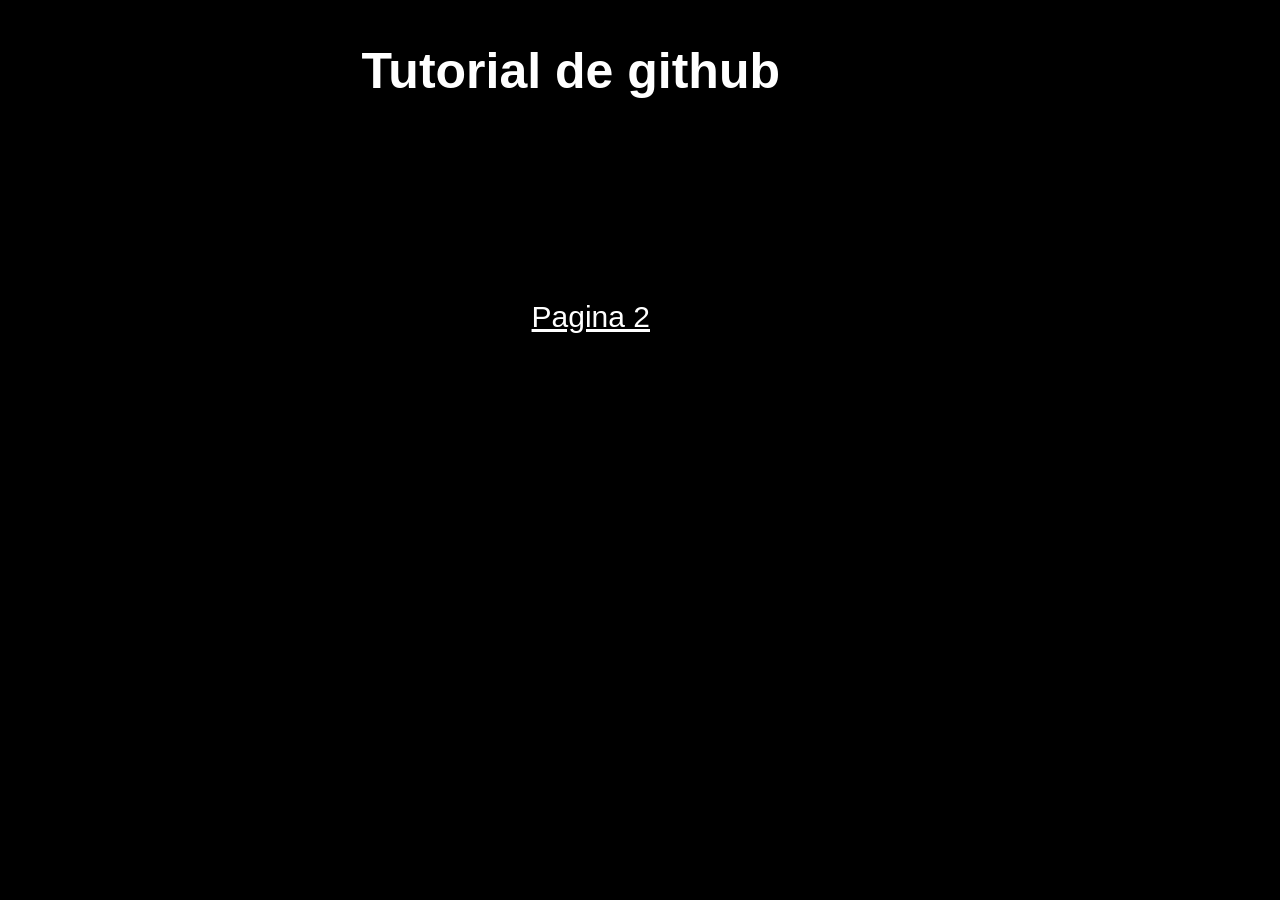
==== index.html @ bfdacfed "Add files via upload" ====
<!DOCTYPE html>
<html lang="en">
<head>
    <meta charset="UTF-8">
    <meta http-equiv="X-UA-Compatible" content="IE=edge">
    <meta name="viewport" content="width=device-width, initial-scale=1.0">
    <title>Document</title>
</head>


<style>
body{
    background-color: rgb(0, 0, 0);
}
p{
    font-family: Arial, Helvetica, sans-serif;
    font-size: 20px;
    color: white;
    
}
h1{
    font-family: Arial, Helvetica, sans-serif;
    font-size: 50px;
    color: white;
    position:absolute;
    right: 500px;
}
h3{
    font-family: Arial, Helvetica, sans-serif;
    font-size: 30px;
    color: white;
}
a{  
    font-family: Arial, Helvetica, sans-serif;
    font-size: 30px;
    color: white;
    position: absolute;
    top: 300px;
    right: 630px;
    
}

</style>


<body>
    <h1>Tutorial de github</h1>




    <a href="netflix.html">Pagina 2</a>

</body>
</html>
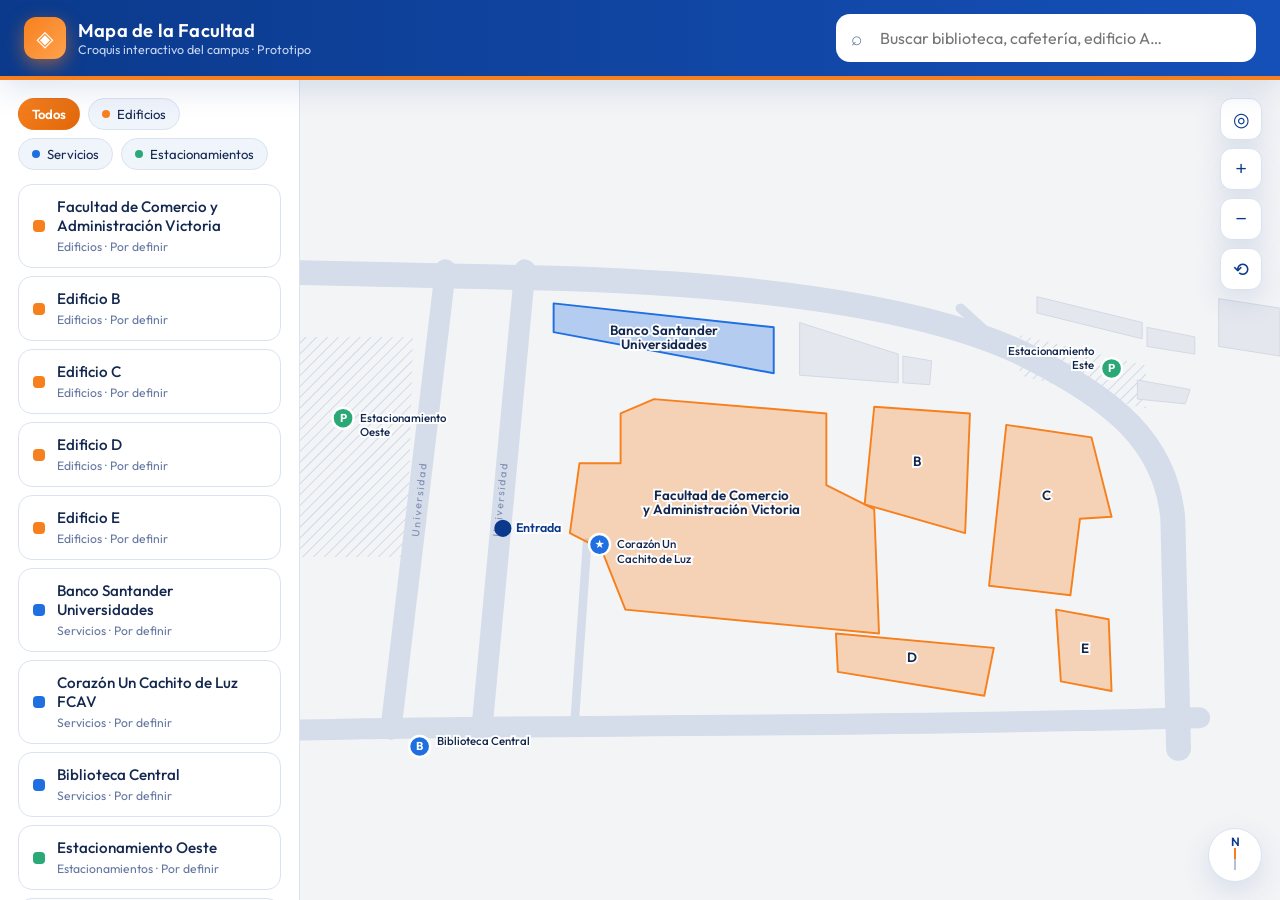
==== commit 670d7fc9: "Add files via upload" ====
--- a/index.html
+++ b/index.html
@@ -1,55 +1,76 @@
-<!DOCTYPE html>
-<html lang="en">
-<head>
-    <meta charset="UTF-8">
-    <meta http-equiv="X-UA-Compatible" content="IE=edge">
-    <meta name="viewport" content="width=device-width, initial-scale=1.0">
-    <title>Document</title>
-</head>
-
-
-<style>
-body{
-    background-color: rgb(0, 0, 0);
-}
-p{
-    font-family: Arial, Helvetica, sans-serif;
-    font-size: 20px;
-    color: white;
-    
-}
-h1{
-    font-family: Arial, Helvetica, sans-serif;
-    font-size: 50px;
-    color: white;
-    position:absolute;
-    right: 500px;
-}
-h3{
-    font-family: Arial, Helvetica, sans-serif;
-    font-size: 30px;
-    color: white;
-}
-a{  
-    font-family: Arial, Helvetica, sans-serif;
-    font-size: 30px;
-    color: white;
-    position: absolute;
-    top: 300px;
-    right: 630px;
-    
-}
-
-</style>
-
-
-<body>
-    <h1>Tutorial de github</h1>
-
-
-
-
-    <a href="netflix.html">Pagina 2</a>
-
-</body>
-</html>+<!DOCTYPE html>
+<html lang="es">
+<head>
+  <meta charset="UTF-8" />
+  <meta name="viewport" content="width=device-width, initial-scale=1.0, viewport-fit=cover" />
+  <meta name="theme-color" content="#0b3a8c" />
+  <meta name="mobile-web-app-capable" content="yes" />
+  <title>Mapa de la Facultad | Croquis interactivo del campus</title>
+  <meta name="description" content="Croquis interactivo de la facultad: encuentra la biblioteca, cafetería, edificios y servicios, y consulta cómo llegar." />
+  <link rel="preconnect" href="https://fonts.googleapis.com" />
+  <link rel="preconnect" href="https://fonts.gstatic.com" crossorigin />
+  <link href="https://fonts.googleapis.com/css2?family=Outfit:wght@400;500;600;700&display=swap" rel="stylesheet" />
+  <link rel="stylesheet" href="styles.css" />
+</head>
+<body>
+  <header class="topbar">
+    <div class="brand">
+      <span class="brand-logo">◈</span>
+      <div>
+        <h1>Mapa de la Facultad</h1>
+        <p>Croquis interactivo del campus · Prototipo</p>
+      </div>
+    </div>
+    <div class="search">
+      <span class="search-icon">⌕</span>
+      <input id="search-input" type="search" placeholder="Buscar biblioteca, cafetería, edificio A…" autocomplete="off" />
+      <ul id="search-results" class="search-results" hidden></ul>
+    </div>
+  </header>
+
+  <main class="layout">
+    <aside id="sidebar" class="sidebar" aria-label="Lista de lugares">
+      <div class="drawer-head">
+        <span class="drawer-grip" aria-hidden="true"></span>
+        <strong>Lugares</strong>
+        <button id="drawer-close" class="drawer-close" aria-label="Cerrar lista">×</button>
+      </div>
+      <div id="filters" class="filters" role="group" aria-label="Filtros por categoría"></div>
+      <ul id="place-list" class="place-list"></ul>
+    </aside>
+
+    <section class="map-wrap" aria-label="Mapa">
+      <svg id="map" viewBox="0 0 1024 580" preserveAspectRatio="xMidYMid meet" role="img" aria-label="Croquis de la facultad"></svg>
+
+      <div class="map-controls">
+        <button id="locate-btn" class="locate" aria-label="Mostrar mi ubicación" title="Mi ubicación">◎</button>
+        <button id="zoom-in" aria-label="Acercar">+</button>
+        <button id="zoom-out" aria-label="Alejar">−</button>
+        <button id="zoom-reset" aria-label="Restablecer vista">⟲</button>
+      </div>
+
+      <div class="compass" aria-hidden="true"><span>N</span><i></i></div>
+
+      <div id="toast" class="toast" role="status" hidden></div>
+
+      <article id="info-card" class="info-card" hidden>
+        <button id="info-close" class="info-close" aria-label="Cerrar">×</button>
+        <span id="info-tag" class="tag"></span>
+        <h2 id="info-name"></h2>
+        <p id="info-desc"></p>
+        <dl>
+          <div><dt>Horario</dt><dd id="info-hours"></dd></div>
+          <div><dt>Contiene</dt><dd id="info-includes"></dd></div>
+        </dl>
+        <button id="route-btn" class="primary">Cómo llegar desde la entrada</button>
+        <p id="route-note" class="route-note" hidden></p>
+      </article>
+
+      <button id="list-toggle" class="list-toggle" aria-expanded="false" aria-controls="sidebar">☰ Lugares</button>
+    </section>
+  </main>
+
+  <script src="data.js"></script>
+  <script src="app.js"></script>
+</body>
+</html>
--- a/styles.css
+++ b/styles.css
@@ -0,0 +1,892 @@
+:root {
+  --bg: #f4f7fc;
+  --surface: #ffffff;
+  --panel: #f0f4fb;
+  --panel-border: #dbe3f1;
+  --text: #14284f;
+  --muted: #6477a0;
+  --accent: #f7801e;
+  /* naranja UAT */
+  --accent-dark: #e0670a;
+  --accent-2: #d96a00;
+  --blue: #0b3a8c;
+  /* azul UAT */
+  --shadow: 0 10px 30px rgba(11, 58, 140, 0.12);
+}
+
+* {
+  box-sizing: border-box;
+  margin: 0;
+  padding: 0;
+}
+
+body {
+  font-family: "Outfit", system-ui, sans-serif;
+  color: var(--text);
+  background:
+    radial-gradient(900px 500px at 0% -10%, rgba(247, 128, 30, 0.12), transparent 60%),
+    radial-gradient(800px 500px at 100% 110%, rgba(11, 58, 140, 0.10), transparent 60%),
+    var(--bg);
+  height: 100vh;
+  display: flex;
+  flex-direction: column;
+  overflow: hidden;
+}
+
+/* ---------- Topbar ---------- */
+.topbar {
+  display: flex;
+  align-items: center;
+  justify-content: space-between;
+  gap: 24px;
+  padding: 14px 24px;
+  background: linear-gradient(90deg, #0b3a8c, #1550b8);
+  border-bottom: 4px solid var(--accent);
+  box-shadow: var(--shadow);
+  color: #fff;
+  z-index: 10;
+}
+
+.brand {
+  display: flex;
+  align-items: center;
+  gap: 12px;
+}
+
+.brand-logo {
+  width: 42px;
+  height: 42px;
+  display: grid;
+  place-items: center;
+  font-size: 22px;
+  border-radius: 12px;
+  color: #fff;
+  background: linear-gradient(135deg, var(--accent), #ffa24d);
+  box-shadow: 0 6px 18px rgba(247, 128, 30, 0.5);
+}
+
+.brand h1 {
+  font-size: 1.15rem;
+  font-weight: 600;
+  letter-spacing: 0.2px;
+}
+
+.brand p {
+  font-size: 0.78rem;
+  color: #c6d6f5;
+}
+
+.search {
+  position: relative;
+  width: min(420px, 50%);
+}
+
+.search input {
+  width: 100%;
+  padding: 12px 16px 12px 42px;
+  border-radius: 14px;
+  border: 2px solid transparent;
+  background: #fff;
+  color: var(--text);
+  font: inherit;
+  outline: none;
+  transition: all 0.2s;
+}
+
+.search input:focus {
+  border-color: var(--accent);
+  box-shadow: 0 0 0 4px rgba(247, 128, 30, 0.25);
+}
+
+.search-icon {
+  position: absolute;
+  left: 15px;
+  top: 50%;
+  transform: translateY(-52%);
+  font-size: 1.2rem;
+  color: var(--muted);
+}
+
+.search-results {
+  position: absolute;
+  top: calc(100% + 8px);
+  left: 0;
+  right: 0;
+  list-style: none;
+  background: #fff;
+  border: 1px solid var(--panel-border);
+  border-radius: 14px;
+  color: var(--text);
+  overflow: hidden;
+  box-shadow: var(--shadow);
+}
+
+.search-results li {
+  padding: 11px 16px;
+  cursor: pointer;
+  display: flex;
+  justify-content: space-between;
+  font-size: 0.92rem;
+}
+
+.search-results li:hover {
+  background: #fff1e3;
+}
+
+.search-results small {
+  color: var(--muted);
+}
+
+/* ---------- Layout ---------- */
+.layout {
+  flex: 1;
+  display: flex;
+  min-height: 0;
+}
+
+.sidebar {
+  width: 300px;
+  padding: 18px;
+  display: flex;
+  flex-direction: column;
+  gap: 14px;
+  border-right: 1px solid var(--panel-border);
+  background: var(--surface);
+  overflow-y: auto;
+}
+
+.filters {
+  display: flex;
+  flex-wrap: wrap;
+  gap: 8px;
+}
+
+.chip {
+  padding: 7px 13px;
+  border-radius: 999px;
+  font: inherit;
+  font-size: 0.82rem;
+  border: 1px solid var(--panel-border);
+  background: var(--panel);
+  color: var(--text);
+  cursor: pointer;
+  transition: all 0.2s;
+  display: inline-flex;
+  align-items: center;
+  gap: 7px;
+}
+
+.chip i {
+  width: 8px;
+  height: 8px;
+  border-radius: 50%;
+  display: block;
+}
+
+.chip:hover {
+  transform: translateY(-1px);
+  border-color: var(--accent);
+}
+
+.chip.active {
+  background: linear-gradient(135deg, var(--accent), var(--accent-dark));
+  border-color: transparent;
+  color: #fff;
+  font-weight: 600;
+}
+
+.place-list {
+  list-style: none;
+  display: flex;
+  flex-direction: column;
+  gap: 8px;
+}
+
+.place-item {
+  display: flex;
+  align-items: center;
+  gap: 12px;
+  padding: 12px 14px;
+  border-radius: 14px;
+  border: 1px solid var(--panel-border);
+  background: var(--surface);
+  cursor: pointer;
+  transition: all 0.2s;
+}
+
+.place-item:hover {
+  transform: translateX(4px);
+  border-color: var(--accent);
+  box-shadow: var(--shadow);
+}
+
+.place-item.active {
+  background: #fff1e3;
+  border-color: var(--accent);
+}
+
+.place-dot {
+  width: 12px;
+  height: 12px;
+  border-radius: 4px;
+  flex-shrink: 0;
+}
+
+.place-item strong {
+  display: block;
+  font-weight: 500;
+  font-size: 0.95rem;
+}
+
+.place-item span {
+  font-size: 0.76rem;
+  color: var(--muted);
+}
+
+/* ---------- Map ---------- */
+.map-wrap {
+  position: relative;
+  flex: 1;
+  min-width: 0;
+  overflow: hidden;
+}
+
+#map {
+  width: 100%;
+  height: 100%;
+  cursor: grab;
+  touch-action: none;
+}
+
+#map.dragging {
+  cursor: grabbing;
+}
+
+.ground {
+  fill: #f3f4f6;
+}
+
+.road {
+  fill: none;
+  stroke: #d5dcea;
+  stroke-linecap: round;
+  stroke-linejoin: round;
+}
+
+.road-name {
+  fill: #7d8db0;
+  font-size: 11px;
+  letter-spacing: 2px;
+  text-anchor: middle;
+  pointer-events: none;
+}
+
+.parking-zone {
+  opacity: 1;
+}
+
+.hatch-line {
+  stroke: #cfd8ea;
+  stroke-width: 2;
+}
+
+.bg-building {
+  fill: #e4e7ee;
+  stroke: #d3d8e3;
+  stroke-width: 1;
+}
+
+.building {
+  cursor: pointer;
+  transition: opacity 0.2s;
+}
+
+.building .shape {
+  stroke-width: 2;
+  stroke-linejoin: round;
+  fill-opacity: 0.3;
+  transition: all 0.2s;
+}
+
+.building .pin {
+  fill-opacity: 1;
+  stroke: #fff;
+  stroke-width: 2.5;
+}
+
+.building:hover .shape,
+.building.active .shape {
+  fill-opacity: 0.6;
+  filter: drop-shadow(0 4px 10px var(--c));
+}
+
+.building.dim {
+  opacity: 0.25;
+}
+
+.building .lbl {
+  fill: var(--text);
+  font-size: 14px;
+  font-weight: 600;
+  pointer-events: none;
+  paint-order: stroke;
+  stroke: rgba(255, 255, 255, 0.95);
+  stroke-width: 4px;
+}
+
+.building .pin-lbl {
+  font-size: 12px;
+  font-weight: 500;
+}
+
+.building .pin-icon {
+  fill: #fff;
+  font-size: 12px;
+  font-weight: 700;
+  text-anchor: middle;
+  pointer-events: none;
+}
+
+.route {
+  fill: none;
+  stroke: var(--accent);
+  stroke-width: 5;
+  stroke-linecap: round;
+  stroke-linejoin: round;
+  stroke-dasharray: 12 12;
+  animation: dash 0.8s linear infinite;
+  filter: drop-shadow(0 2px 4px rgba(247, 128, 30, 0.5));
+}
+
+@keyframes dash {
+  to {
+    stroke-dashoffset: -24;
+  }
+}
+
+.entrance circle {
+  fill: var(--blue);
+}
+
+.entrance .pulse {
+  fill: none;
+  stroke: var(--blue);
+  stroke-width: 2;
+  animation: pulse 2s ease-out infinite;
+  transform-origin: center;
+  transform-box: fill-box;
+}
+
+.entrance text {
+  fill: var(--blue);
+  font-size: 13px;
+  font-weight: 600;
+  paint-order: stroke;
+  stroke: rgba(255, 255, 255, 0.95);
+  stroke-width: 4px;
+}
+
+@keyframes pulse {
+  from {
+    transform: scale(0.6);
+    opacity: 1;
+  }
+
+  to {
+    transform: scale(2.4);
+    opacity: 0;
+  }
+}
+
+.map-controls {
+  position: absolute;
+  top: 18px;
+  right: 18px;
+  display: flex;
+  flex-direction: column;
+  gap: 8px;
+}
+
+.map-controls button {
+  width: 42px;
+  height: 42px;
+  border-radius: 12px;
+  border: 1px solid var(--panel-border);
+  background: #fff;
+  box-shadow: var(--shadow);
+  color: var(--blue);
+  font-size: 1.2rem;
+  cursor: pointer;
+  transition: all 0.2s;
+}
+
+.map-controls button:hover {
+  background: var(--accent);
+  color: #fff;
+  transform: scale(1.06);
+}
+
+.compass {
+  position: absolute;
+  bottom: 18px;
+  right: 18px;
+  width: 54px;
+  height: 54px;
+  border-radius: 50%;
+  border: 1px solid var(--panel-border);
+  background: #fff;
+  box-shadow: var(--shadow);
+  display: grid;
+  place-items: center;
+  font-size: 0.75rem;
+  color: var(--muted);
+}
+
+.compass span {
+  position: absolute;
+  top: 5px;
+  color: var(--blue);
+  font-weight: 600;
+}
+
+.compass i {
+  width: 2px;
+  height: 22px;
+  background: linear-gradient(var(--accent) 50%, #b5c0d8 50%);
+  margin-top: 8px;
+}
+
+/* ---------- Mi ubicación ---------- */
+.user-layer {
+  pointer-events: none;
+}
+
+.user-acc {
+  fill: rgba(31, 111, 224, 0.15);
+  stroke: rgba(31, 111, 224, 0.4);
+  stroke-width: 1;
+}
+
+.user-halo {
+  fill: #fff;
+  filter: drop-shadow(0 2px 4px rgba(0, 0, 0, 0.35));
+}
+
+.user-dot {
+  fill: #1f6fe0;
+  animation: userpulse 1.8s ease-in-out infinite;
+  transform-origin: center;
+  transform-box: fill-box;
+}
+
+@keyframes userpulse {
+  50% {
+    transform: scale(1.18);
+  }
+}
+
+.map-controls .locate.active {
+  background: #1f6fe0;
+  color: #fff;
+  border-color: #1f6fe0;
+}
+
+.toast {
+  position: absolute;
+  top: 18px;
+  left: 50%;
+  transform: translateX(-50%);
+  max-width: min(90%, 460px);
+  padding: 11px 18px;
+  border-radius: 12px;
+  background: var(--blue);
+  color: #fff;
+  font-size: 0.88rem;
+  box-shadow: var(--shadow);
+  animation: rise 0.25s ease;
+  text-align: center;
+  z-index: 5;
+}
+
+/* ---------- Info card ---------- */
+.info-card {
+  position: absolute;
+  left: 20px;
+  bottom: 20px;
+  width: 340px;
+  padding: 22px;
+  border-radius: 20px;
+  border: 1px solid var(--panel-border);
+  background: #fff;
+  border-top: 5px solid var(--accent);
+  box-shadow: 0 20px 50px rgba(11, 58, 140, 0.22);
+  animation: rise 0.3s ease;
+}
+
+@keyframes rise {
+  from {
+    opacity: 0;
+    transform: translateY(16px);
+  }
+}
+
+.info-close {
+  position: absolute;
+  top: 12px;
+  right: 14px;
+  background: none;
+  border: none;
+  color: var(--muted);
+  font-size: 1.5rem;
+  cursor: pointer;
+}
+
+.info-close:hover {
+  color: var(--text);
+}
+
+.tag {
+  display: inline-block;
+  padding: 3px 10px;
+  border-radius: 999px;
+  font-size: 0.72rem;
+  font-weight: 600;
+  color: #fff;
+  margin-bottom: 8px;
+}
+
+.info-card h2 {
+  font-size: 1.4rem;
+  margin-bottom: 6px;
+  color: var(--blue);
+}
+
+.info-card p {
+  color: var(--muted);
+  font-size: 0.9rem;
+  line-height: 1.45;
+}
+
+.info-card dl {
+  margin: 14px 0;
+  display: grid;
+  gap: 8px;
+}
+
+.info-card dt {
+  font-size: 0.7rem;
+  text-transform: uppercase;
+  letter-spacing: 1px;
+  color: var(--muted);
+}
+
+.info-card dd {
+  font-size: 0.92rem;
+}
+
+.primary {
+  width: 100%;
+  padding: 12px;
+  border: none;
+  border-radius: 12px;
+  font: inherit;
+  font-weight: 600;
+  color: #fff;
+  cursor: pointer;
+  background: linear-gradient(135deg, var(--accent), var(--accent-dark));
+  box-shadow: 0 8px 20px rgba(247, 128, 30, 0.4);
+  transition: all 0.2s;
+}
+
+.primary:hover {
+  transform: translateY(-2px);
+  filter: brightness(1.06);
+}
+
+.route-note {
+  margin-top: 10px;
+  font-size: 0.82rem !important;
+  color: var(--accent-2) !important;
+  font-weight: 500;
+}
+
+/* ---------- Elementos solo móvil ---------- */
+.drawer-head,
+.list-toggle {
+  display: none;
+}
+
+@supports (height: 100dvh) {
+  body {
+    height: 100dvh;
+  }
+}
+
+#map,
+.building,
+.chip,
+button {
+  -webkit-tap-highlight-color: transparent;
+}
+
+/* ---------- Responsive / Android ---------- */
+@media (max-width: 800px) {
+  body {
+    padding-bottom: env(safe-area-inset-bottom);
+  }
+
+  .topbar {
+    flex-direction: column;
+    align-items: stretch;
+    gap: 10px;
+    padding: 10px 14px;
+    padding-top: calc(10px + env(safe-area-inset-top));
+    padding-left: calc(14px + env(safe-area-inset-left));
+    padding-right: calc(14px + env(safe-area-inset-right));
+    border-bottom-width: 3px;
+  }
+
+  .brand {
+    gap: 10px;
+  }
+
+  .brand-logo {
+    width: 36px;
+    height: 36px;
+    font-size: 18px;
+    border-radius: 10px;
+  }
+
+  .brand h1 {
+    font-size: 1.02rem;
+  }
+
+  .brand p {
+    display: none;
+  }
+
+  .search {
+    width: 100%;
+  }
+
+  .search input {
+    font-size: 16px;
+    padding: 13px 16px 13px 42px;
+  }
+
+  /* 16px evita el zoom automático al enfocar */
+  .search-results li {
+    padding: 14px 16px;
+    font-size: 1rem;
+  }
+
+  /* El mapa ocupa toda la pantalla restante */
+  .layout {
+    position: relative;
+    flex-direction: column;
+  }
+
+  .map-wrap {
+    flex: 1;
+  }
+
+  /* Lista de lugares como cajón inferior */
+  .sidebar {
+    position: fixed;
+    left: 0;
+    right: 0;
+    bottom: 0;
+    width: 100%;
+    max-height: 62dvh;
+    z-index: 30;
+    padding: 0 16px calc(16px + env(safe-area-inset-bottom));
+    border: none;
+    border-radius: 22px 22px 0 0;
+    box-shadow: 0 -12px 40px rgba(11, 58, 140, 0.28);
+    transform: translateY(105%);
+    transition: transform 0.3s ease;
+    visibility: hidden;
+  }
+
+  .sidebar.open {
+    transform: translateY(0);
+    visibility: visible;
+  }
+
+  .drawer-head {
+    position: sticky;
+    top: 0;
+    z-index: 2;
+    background: var(--surface);
+    display: flex;
+    align-items: center;
+    justify-content: space-between;
+    padding: 18px 0 8px;
+    color: var(--blue);
+    font-size: 1.05rem;
+  }
+
+  .drawer-grip {
+    position: absolute;
+    top: 7px;
+    left: 50%;
+    width: 42px;
+    height: 5px;
+    margin-left: -21px;
+    border-radius: 3px;
+    background: #cdd6e8;
+  }
+
+  .drawer-close {
+    width: 44px;
+    height: 44px;
+    margin-right: -10px;
+    border: none;
+    background: none;
+    font-size: 1.8rem;
+    color: var(--muted);
+    cursor: pointer;
+  }
+
+  .chip {
+    padding: 11px 16px;
+    font-size: 0.92rem;
+    min-height: 44px;
+  }
+
+  .place-item {
+    padding: 15px 16px;
+    min-height: 56px;
+  }
+
+  .place-item:hover {
+    transform: none;
+  }
+
+  .place-item strong {
+    font-size: 1rem;
+  }
+
+  /* Botón flotante para abrir la lista */
+  .list-toggle {
+    display: block;
+    position: absolute;
+    left: 50%;
+    transform: translateX(-50%);
+    bottom: calc(18px + env(safe-area-inset-bottom));
+    z-index: 6;
+    padding: 14px 26px;
+    min-height: 48px;
+    border: none;
+    border-radius: 999px;
+    font: inherit;
+    font-weight: 600;
+    font-size: 1rem;
+    color: #fff;
+    cursor: pointer;
+    background: linear-gradient(135deg, var(--accent), var(--accent-dark));
+    box-shadow: 0 10px 26px rgba(247, 128, 30, 0.5);
+  }
+
+  .info-card:not([hidden])~.list-toggle {
+    display: none;
+  }
+
+  /* Controles del mapa táctiles */
+  .map-controls {
+    top: 12px;
+    right: calc(12px + env(safe-area-inset-right));
+    gap: 10px;
+  }
+
+  .map-controls button {
+    width: 48px;
+    height: 48px;
+    font-size: 1.35rem;
+    border-radius: 14px;
+  }
+
+  .compass {
+    display: none;
+  }
+
+  .toast {
+    top: 12px;
+    left: 12px;
+    right: 74px;
+    transform: none;
+    max-width: none;
+    font-size: 0.9rem;
+    text-align: left;
+  }
+
+  /* Tarjeta de información como hoja inferior */
+  .info-card {
+    left: 0;
+    right: 0;
+    bottom: 0;
+    width: auto;
+    max-height: 58dvh;
+    overflow-y: auto;
+    padding: 20px 20px calc(20px + env(safe-area-inset-bottom));
+    border-radius: 22px 22px 0 0;
+    border-top-width: 5px;
+  }
+
+  .info-card h2 {
+    font-size: 1.3rem;
+    padding-right: 36px;
+  }
+
+  .info-close {
+    top: 8px;
+    right: 8px;
+    width: 44px;
+    height: 44px;
+    font-size: 1.8rem;
+  }
+
+  .primary {
+    padding: 15px;
+    font-size: 1rem;
+    min-height: 50px;
+  }
+}
+
+/* Teléfonos muy angostos */
+@media (max-width: 380px) {
+  .brand h1 {
+    font-size: 0.95rem;
+  }
+
+  .info-card {
+    padding: 16px 16px calc(16px + env(safe-area-inset-bottom));
+  }
+}
+
+/* Pantallas horizontales bajas (teléfono girado) */
+@media (max-width: 900px) and (max-height: 480px) {
+  .topbar {
+    flex-direction: row;
+    align-items: center;
+    padding-top: 6px;
+    padding-bottom: 6px;
+  }
+
+  .search {
+    width: 45%;
+  }
+
+  .info-card {
+    left: 12px;
+    right: auto;
+    width: 340px;
+    bottom: 8px;
+    border-radius: 18px;
+    max-height: 80dvh;
+  }
+
+  .sidebar {
+    max-height: 85dvh;
+  }
+}
